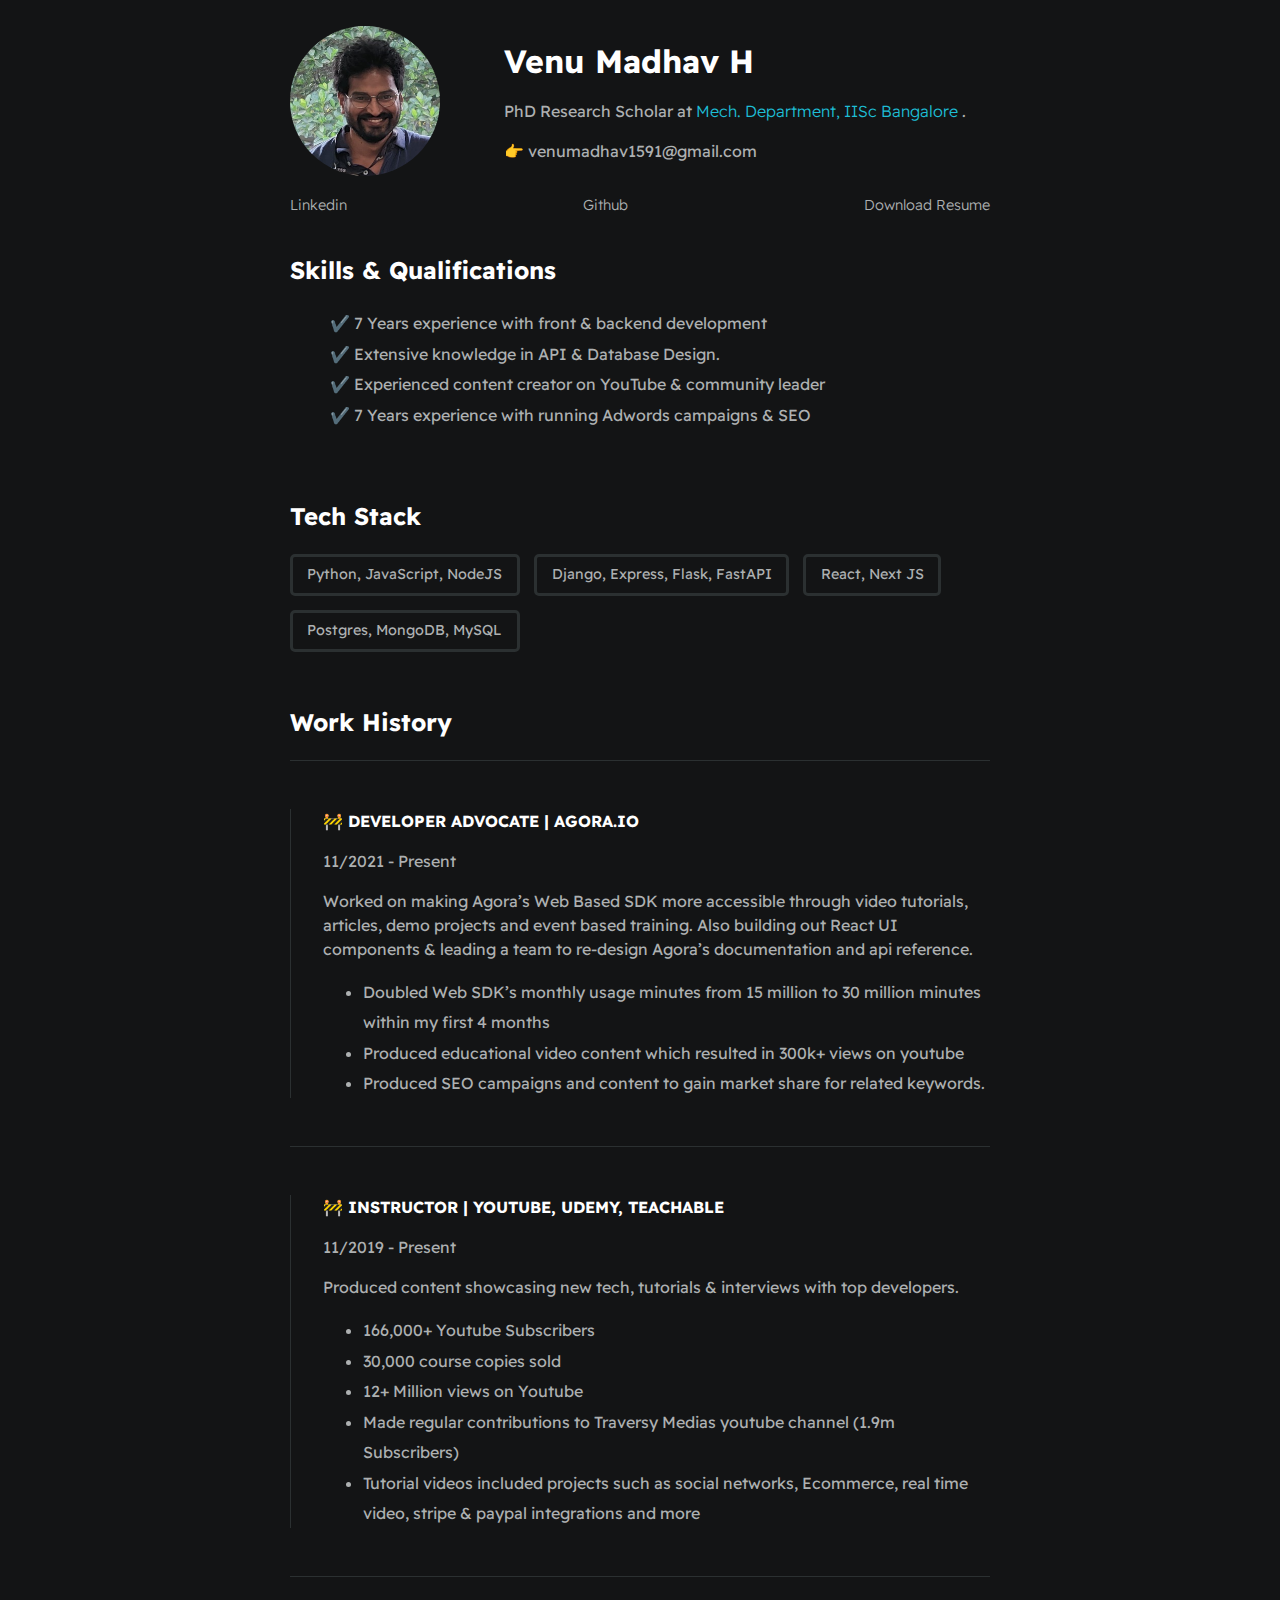
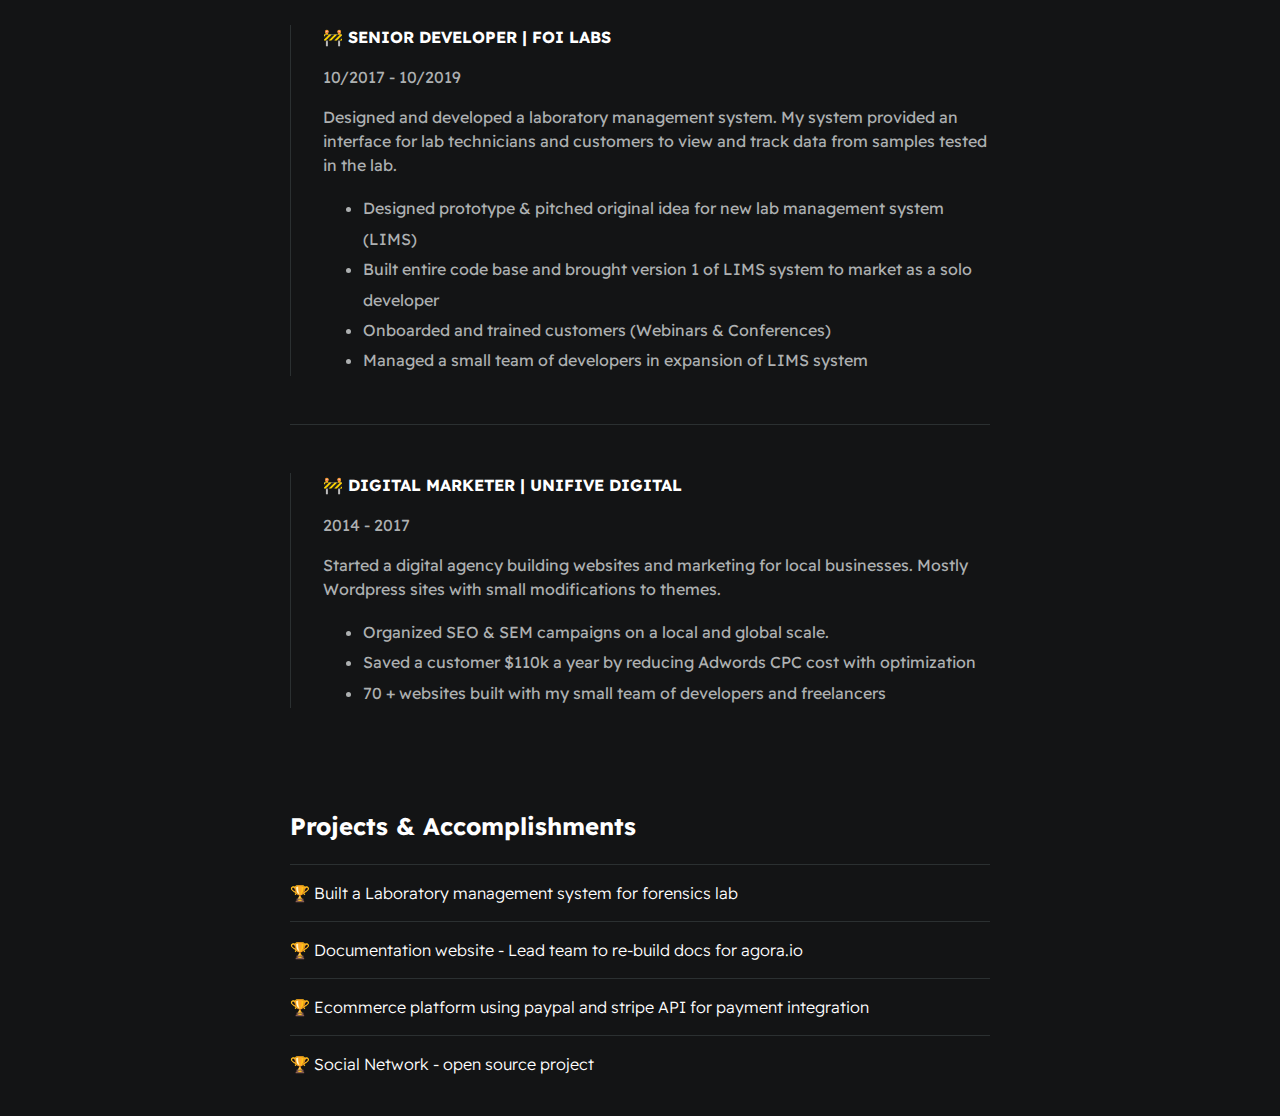
==== index.html @ aa633f42 "First commit for digital resume" ====
<!DOCTYPE html>
<html>
    <head>
        <meta charset='utf-8'>
        <meta http-equiv="X-UA-Compatible" content="IE=edge">
        <title>Venu Madhav Hanumathugari</title>
        <meta name="viewport" content="width=device-width, initial-scale=1">
        <link rel="stylesheet" type="text/css" mdeia="screen" href="./styles/main.css">
    </head>
    <body>
        <div id="container--main">

            <section id="wrapper--hero" class="section--page">
                <img id='profile-pic'src="./assets/images/profile_pic1.jpg"/>

                <div>
                    <h1 id="user-name">Venu Madhav H </h1>
                    <p id="'bio"> PhD Research Scholar at <a href="https://mecheng.iisc.ac.in/"> Mech. Department, IISc Bangalore </a>.</p>
                    <p id="Personal email">👉 venumadhav1591@gmail.com</p>
                </div>
            </section>
            
            <sections class="section--page">
                <div id="socials--list">
                    <a href="https://www.linkedin.com/in/venu1591" target="_blank">Linkedin</a>
                    <a href="https://github.com/venu1591" target="_blank">Github</a>
                    <a href="./assets/Resume.pdf" target="_blank">Download Resume</a>   
                </div>
            </sections>

            <section class="section--page">
                <h2>Skills & Qualifications</h2>
                <ul id="qualifications--list">
                    <li>✔️ 7 Years experience with front & backend development</li>
                    <li>✔️ Extensive knowledge in API & Database Design.</li>
                    <li>✔️ Experienced content creator on YouTube & community leader </li>
                    <li>✔️ 7 Years experience with running Adwords campaigns & SEO</li>
                </ul>
            </section>

            <section class="section--page">
                <h2>Tech Stack</h2>
                <div id="wrapper--techstack__items">
                    <div class="card--techstack"><span>Python, JavaScript, NodeJS</span></div>
                    <div class="card--techstack"><span>Django, Express, Flask, FastAPI</span></div>
                    <div class="card--techstack"><span>React, Next JS</span></div>
                    <div class="card--techstack"><span>Postgres, MongoDB, MySQL</span></div>
                </div>
            </section>

            <section id="work-history-wrapper" class="section--page">
                <h2>Work History</h2>
                <div class="line-break"></div>
                <div class="card--work-history">
                    <strong>🚧 DEVELOPER ADVOCATE | AGORA.IO</strong>
                    <p>11/2021 - Present</p>
                    <p>Worked on making Agora’s Web Based SDK more accessible through video tutorials, articles, demo projects and event based training. Also building out React UI components & leading a team to re-design Agora’s documentation and api reference.</p>
                    <ul>
                        <li>Doubled Web SDK’s monthly usage minutes from 15 million to 30 million minutes within my first 4 months</li>
                        <li>Produced educational video content which resulted in 300k+ views on youtube</li>
                        <li>Produced SEO campaigns and content to gain market share for related keywords.</li>
                    </ul>
                </div>

                <div class="line-break"></div>

                <div class="card--work-history">
                    <strong>🚧 INSTRUCTOR | YOUTUBE, UDEMY, TEACHABLE</strong>
                    <p>11/2019 - Present</p>
                    <p>Produced content showcasing new tech, tutorials & interviews with top developers.</p>
                    <ul>
                        <li>166,000+ Youtube Subscribers</li>
                        <li>30,000 course copies sold</li>
                        <li>12+ Million views on Youtube</li>
                        <li>Made regular contributions to Traversy Medias youtube channel (1.9m Subscribers)</li>
                        <li>Tutorial videos included projects such as social networks, Ecommerce, real time video, stripe & paypal integrations and more </li>
                    </ul>
                </div>

                <div class="line-break"></div>

                <div class="card--work-history">
                    <strong>🚧 SENIOR DEVELOPER | FOI LABS</strong>
                    <p>10/2017 - 10/2019</p>
                    <p>Designed and developed a laboratory management system. My system
                        provided an interface for lab technicians and customers to view and
                        track data from samples tested in the lab.</p>
                    <ul>
                        <li>Designed prototype & pitched original idea for new lab management system (LIMS)</li>
                        <li>Built entire code base and brought version 1 of LIMS system to market as a solo developer</li>
                        <li>Onboarded and trained customers (Webinars & Conferences)</li>
                        <li>Managed a small team of developers in expansion of LIMS system</li>
                    </ul>
                </div>

                <div class="line-break"></div>

                <div class="card--work-history">
                    <strong>🚧 DIGITAL MARKETER | UNIFIVE DIGITAL</strong>
                    <p>2014 - 2017</p>
                    <p>Started a digital agency building websites and marketing for
                        local businesses. Mostly Wordpress sites with small modifications to
                        themes.</p>
                    <ul>
                        <li>Organized SEO & SEM campaigns on a local and global scale.</li>
                        <li>Saved a customer $110k a year by reducing Adwords CPC cost with optimization</li>
                        <li>70 + websites built with my small team of developers and freelancers</li>
                    </ul>
                </div>

            </section>

            <section class="section--page">
                <h2>Projects & Accomplishments</h2>

                <div class="card--project">
                    <a href="project1.html"><span>🏆 </span>Built a Laboratory management system for forensics lab</a>
                </div>

                <div class="card--project">
                    <a href="project1.html" ><span>🏆 </span>Documentation website - Lead team to re-build docs for agora.io</a>
                </div>

                <div class="card--project">
                    <a href="project1.html" ><span>🏆 </span>Ecommerce platform using paypal and stripe API for payment integration</a>
                </div>

                <div class="card--project">
                    <a href="project1.html"><span>🏆 </span>Social Network - open source project</a>
                </div>

            </section>


        </div>
    </body>
</html>
---- styles/main.css ----
@import url('https://fonts.googleapis.com/css2?family=Readex+Pro:wght@300;400;500;600;700&display=swap');

:root{
    --mainTextColor-light:#000;
    --secondaryTextColor-light:rgb(51 51 51);
    --mainLinkColor-light:#0da2b8;
    --mainBorderColor-light:rgb(218, 218, 218);
    --mainBgColor-light:rgb(249, 250,251);

    --mainTextColor-dark:#fff;
    --secondaryTextColor-dark:#adb0b1;
    --mainLinkColor-dark:rgb(30, 190,214);
    --mainBorderColor-dark:#2b3031;
    --mainBgColor-dark:#131415;

    --mainTextColor:var(--mainTextColor-dark);
    --secondaryTextColor:var(--secondaryTextColor-dark);
    --mainLinkColor:var(--mainLinkColor-dark);
    --mainBorderColor:var(--mainBorderColor-dark);
    --mainBgColor:var(--mainBgColor-dark);
}
*{
    font-family: 'Readex Pro';
    line-height: 1.5em;
    box-sizing: border-box;
    color: var(--mainTextColor);
}
body{
    background-color: var(--mainBgColor);
}
p,span, li{
    color:var(--secondaryTextColor);
    font-size: 1em;
}
a{
    text-decoration: none;
    color: var(--mainLinkColor);
    font-size: 500;
}
li{
    line-height: 1.9em;
}

#container--main{
   max-width: 700px;
   margin: 0 auto; 
}

.section--page{
    padding-top: 1em;
    padding-bottom: 1em;
}

#wrapper--hero{
    display: flex;
    align-items: center;
    gap: 4em;
}

#user-name{
    font-weight: 3em;
    line-height: 1em;
}

#bio, a{
    font-weight: 300;
}

#profile-pic{
    border-radius: 50%;
    width: 150px;
    height: 150px;
    object-fit: cover;
}

#email{
    color: var(--mainTextColor);
}

#socials--list{
    display: flex;
    justify-content: space-between;
    column-gap: 1em;
    flex-wrap: wrap;
}

#socials--list a{
    font-size: 0.9em;
    color: var(--secondaryTextColor);
    transition: 0.3s;
}

#socials--list a:hover{
    color: var(--mainLinkColor);
}

#qualifications--list{
    list-style: none;
}

#wrapper--techstack__items{
    display: flex;
    flex-wrap: wrap;
    gap: 1em;
    font-size: 0.9em;
}

.card--techstack{
    border: solid var(--mainBorderColor);
    padding: 0.5em 1em;
    border-radius: 5px;
}

.card--work-history{
    border-left: 1px solid var(--mainBorderColor);
    margin-top: 3em;
    margin-bottom: 3em;
    padding-left: 2em;
}

.line-break{
    background-color: var(--mainBorderColor);
    height: 1px;
}

.card--project{
    padding-top: 1em;
    padding-bottom: 1em;
    border-top: 1px solid var(--mainBorderColor);
}

.card--project a{
    color: var(--mainTextColor);
    transition: 0.3s;
}

.card--project a:hover{
    color: var(--mainLinkColor);
}

@media(max-width:600px){

    .section--page{
        padding-top: 1em;
        padding-bottom: 1em;
    }

    #wrapper--hero{
        display: flex;
        align-items: center;
        gap: 1em;
    }

    #profile-pic{
        width: 200px;
        height: 200px;
    }

    #wrapper--hero{
        flex-direction: column;
    }

    .card--work-history{
        border-left: none;
        padding-left: 0;
    }
}

@media(max-width:600px) {
    #wrapper--hero{
        flex-direction: column;
        gap: 1em;
    }
    #profile-pic{
        width: 200px;
        height: 200px;
    }

    .section--page{
        padding-top: 1em;
        padding-bottom: 1em;
    }
    .card--work-history{
        border-left: none;
        padding-left: 0%;

    }
}
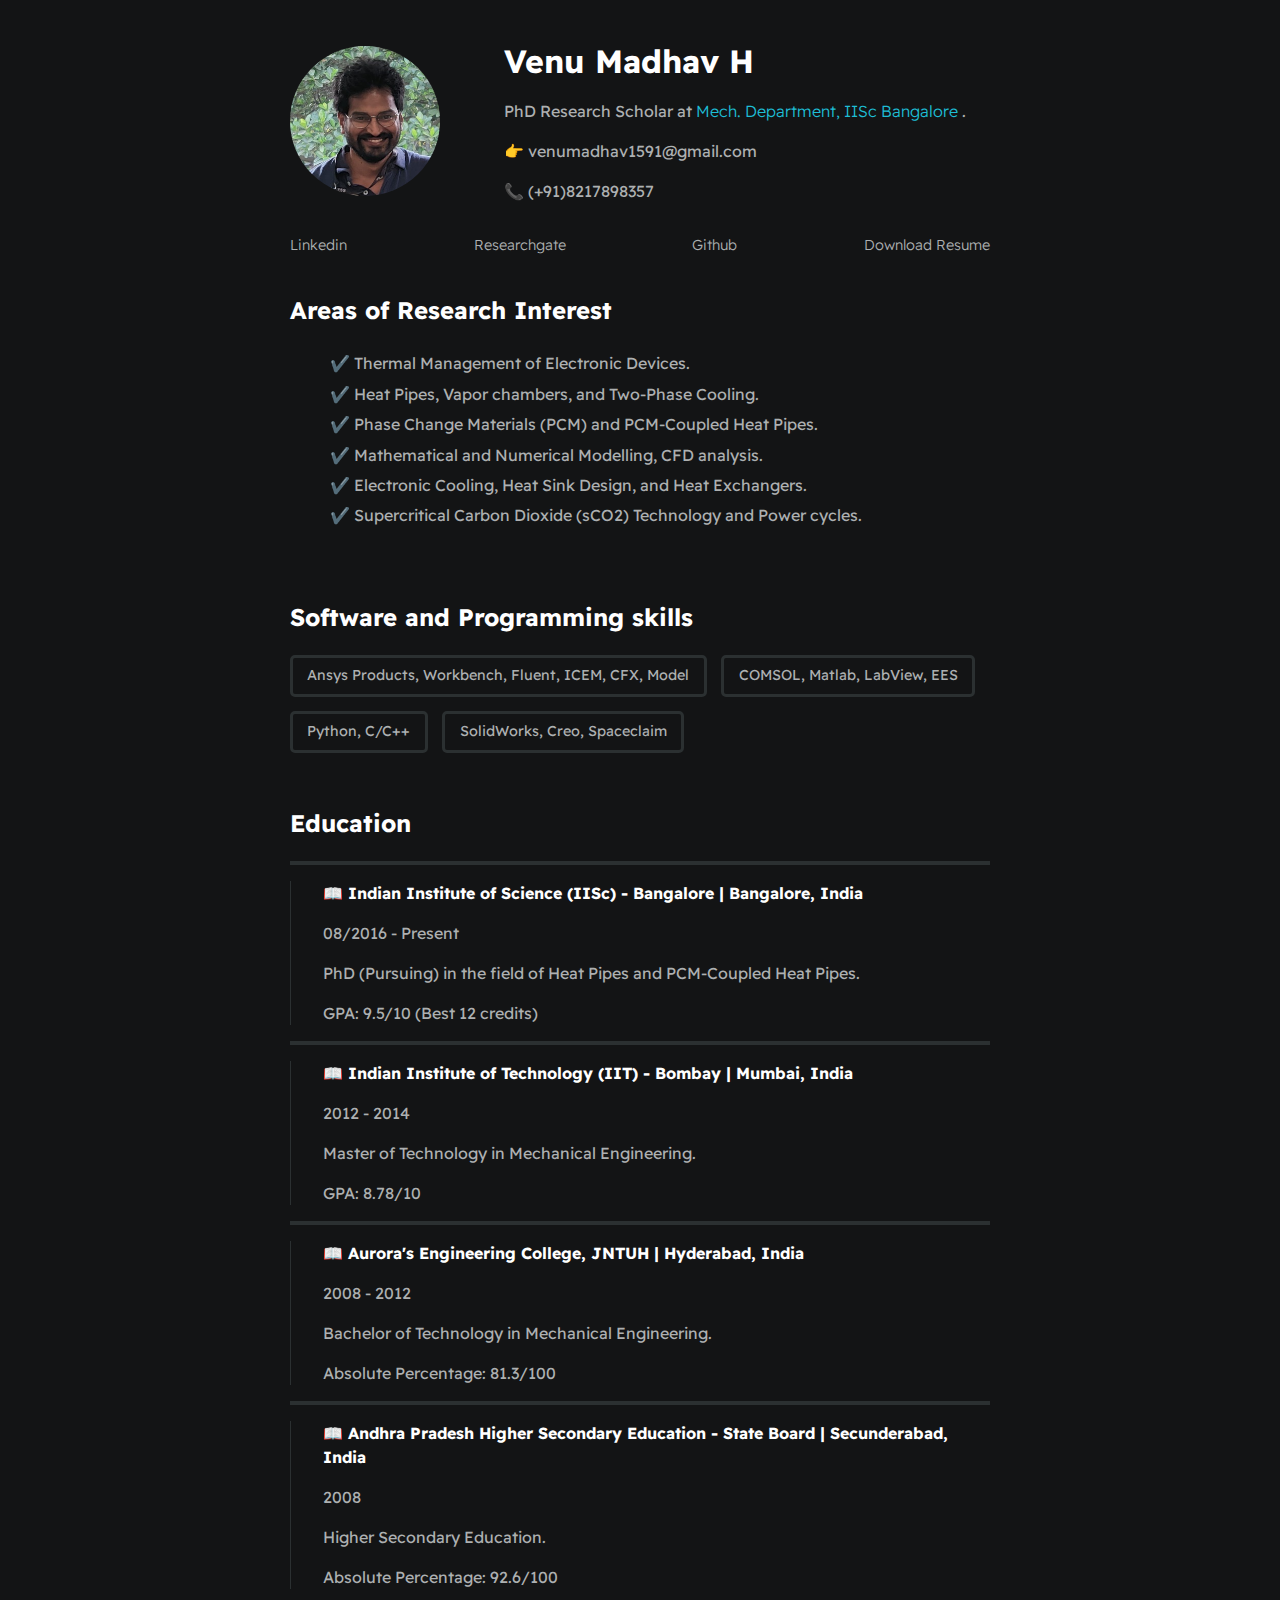
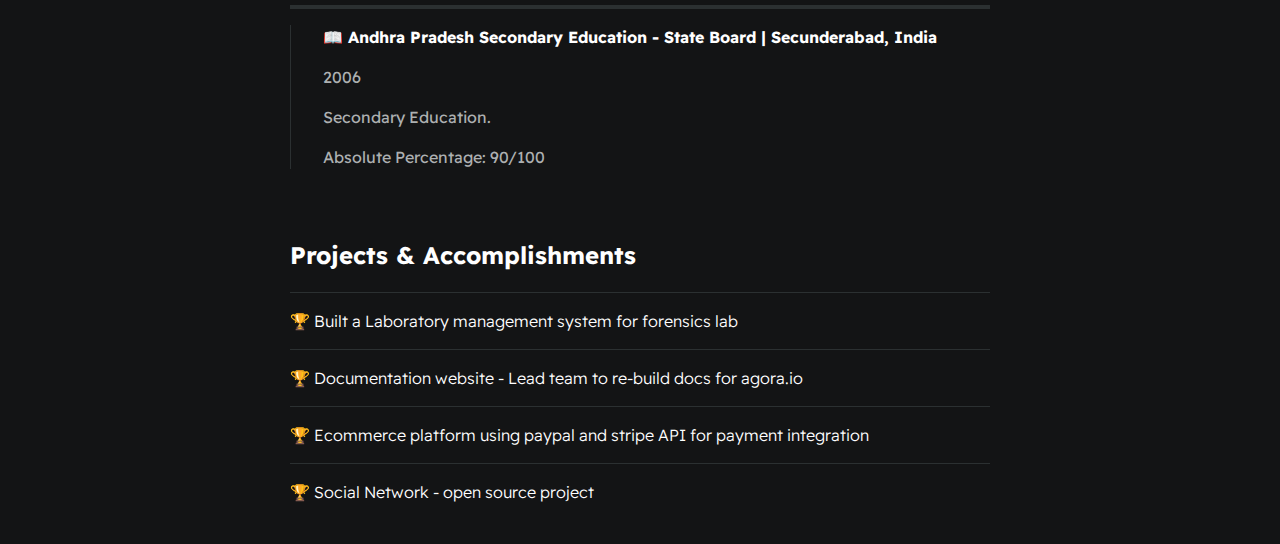
==== commit c8177f31: "personlaization 1" ====
--- a/index.html
+++ b/index.html
@@ -17,98 +17,88 @@
                     <h1 id="user-name">Venu Madhav H </h1>
                     <p id="'bio"> PhD Research Scholar at <a href="https://mecheng.iisc.ac.in/"> Mech. Department, IISc Bangalore </a>.</p>
                     <p id="Personal email">👉 venumadhav1591@gmail.com</p>
+                    <p id="Phone number">📞 (+91)8217898357</p>
+                    
                 </div>
             </section>
             
             <sections class="section--page">
                 <div id="socials--list">
                     <a href="https://www.linkedin.com/in/venu1591" target="_blank">Linkedin</a>
+                    <a href="https://www.researchgate.net/profile/Venu-Hanumanthugari " target="_blank">Researchgate</a>
                     <a href="https://github.com/venu1591" target="_blank">Github</a>
-                    <a href="./assets/Resume.pdf" target="_blank">Download Resume</a>   
+                    <a href="./assets/Resume.pdf" target="_blank">Download Resume</a>  
+                    
                 </div>
             </sections>
 
             <section class="section--page">
-                <h2>Skills & Qualifications</h2>
+                <h2>Areas of Research Interest</h2>
                 <ul id="qualifications--list">
-                    <li>✔️ 7 Years experience with front & backend development</li>
-                    <li>✔️ Extensive knowledge in API & Database Design.</li>
-                    <li>✔️ Experienced content creator on YouTube & community leader </li>
-                    <li>✔️ 7 Years experience with running Adwords campaigns & SEO</li>
+                    <li>✔️ Thermal Management of Electronic Devices. </li>
+                    <li>✔️ Heat Pipes, Vapor chambers, and Two-Phase Cooling.</li>
+                    <li>✔️ Phase Change Materials (PCM) and PCM-Coupled Heat Pipes.</li>
+                    <li>✔️ Mathematical and Numerical Modelling, CFD analysis. </li>
+                    <li>✔️ Electronic Cooling, Heat Sink Design, and Heat Exchangers.</li>
+                    <li>✔️ Supercritical Carbon Dioxide (sCO2) Technology and Power cycles.</li>
                 </ul>
             </section>
 
             <section class="section--page">
-                <h2>Tech Stack</h2>
+                <h2>Software and Programming skills</h2>
                 <div id="wrapper--techstack__items">
-                    <div class="card--techstack"><span>Python, JavaScript, NodeJS</span></div>
-                    <div class="card--techstack"><span>Django, Express, Flask, FastAPI</span></div>
-                    <div class="card--techstack"><span>React, Next JS</span></div>
-                    <div class="card--techstack"><span>Postgres, MongoDB, MySQL</span></div>
+                    <div class="card--techstack"><span>Ansys Products, Workbench, Fluent, ICEM, CFX, Model</span></div>
+                    <div class="card--techstack"><span>COMSOL, Matlab, LabView, EES</span></div>
+                    <div class="card--techstack"><span>Python, C/C++ </span></div>
+                    <div class="card--techstack"><span>SolidWorks, Creo, Spaceclaim</span></div>
                 </div>
             </section>
 
             <section id="work-history-wrapper" class="section--page">
-                <h2>Work History</h2>
+                <h2>Education</h2>
                 <div class="line-break"></div>
                 <div class="card--work-history">
-                    <strong>🚧 DEVELOPER ADVOCATE | AGORA.IO</strong>
-                    <p>11/2021 - Present</p>
-                    <p>Worked on making Agora’s Web Based SDK more accessible through video tutorials, articles, demo projects and event based training. Also building out React UI components & leading a team to re-design Agora’s documentation and api reference.</p>
-                    <ul>
-                        <li>Doubled Web SDK’s monthly usage minutes from 15 million to 30 million minutes within my first 4 months</li>
-                        <li>Produced educational video content which resulted in 300k+ views on youtube</li>
-                        <li>Produced SEO campaigns and content to gain market share for related keywords.</li>
-                    </ul>
+                    <strong>📖 Indian Institute of Science (IISc) - Bangalore | Bangalore, India</strong>
+                    <p>08/2016 - Present</p>
+                    <p>PhD (Pursuing) in the field of Heat Pipes and PCM-Coupled Heat Pipes.</p>
+                    <p>GPA: 9.5/10 (Best 12 credits)</p>
                 </div>
 
                 <div class="line-break"></div>
-
                 <div class="card--work-history">
-                    <strong>🚧 INSTRUCTOR | YOUTUBE, UDEMY, TEACHABLE</strong>
-                    <p>11/2019 - Present</p>
-                    <p>Produced content showcasing new tech, tutorials & interviews with top developers.</p>
-                    <ul>
-                        <li>166,000+ Youtube Subscribers</li>
-                        <li>30,000 course copies sold</li>
-                        <li>12+ Million views on Youtube</li>
-                        <li>Made regular contributions to Traversy Medias youtube channel (1.9m Subscribers)</li>
-                        <li>Tutorial videos included projects such as social networks, Ecommerce, real time video, stripe & paypal integrations and more </li>
-                    </ul>
+                    <strong>📖 Indian Institute of Technology (IIT) - Bombay | Mumbai, India</strong>
+                    <p>2012 - 2014</p>
+                    <p>Master of Technology in Mechanical Engineering.</p>
+                    <p>GPA: 8.78/10 </p>
                 </div>
 
                 <div class="line-break"></div>
-
                 <div class="card--work-history">
-                    <strong>🚧 SENIOR DEVELOPER | FOI LABS</strong>
-                    <p>10/2017 - 10/2019</p>
-                    <p>Designed and developed a laboratory management system. My system
-                        provided an interface for lab technicians and customers to view and
-                        track data from samples tested in the lab.</p>
-                    <ul>
-                        <li>Designed prototype & pitched original idea for new lab management system (LIMS)</li>
-                        <li>Built entire code base and brought version 1 of LIMS system to market as a solo developer</li>
-                        <li>Onboarded and trained customers (Webinars & Conferences)</li>
-                        <li>Managed a small team of developers in expansion of LIMS system</li>
-                    </ul>
+                    <strong>📖 Aurora's Engineering College, JNTUH | Hyderabad, India</strong>
+                    <p>2008 - 2012</p>
+                    <p>Bachelor of Technology in Mechanical Engineering.</p>
+                    <p>Absolute Percentage: 81.3/100</p>
                 </div>
 
                 <div class="line-break"></div>
+                <div class="card--work-history">
+                    <strong>📖 Andhra Pradesh Higher Secondary Education - State Board | Secunderabad, India</strong>
+                    <p>2008</p>
+                    <p>Higher Secondary Education.</p>
+                    <p>Absolute Percentage: 92.6/100</p>
+                </div>
 
+                <div class="line-break"></div>
                 <div class="card--work-history">
-                    <strong>🚧 DIGITAL MARKETER | UNIFIVE DIGITAL</strong>
-                    <p>2014 - 2017</p>
-                    <p>Started a digital agency building websites and marketing for
-                        local businesses. Mostly Wordpress sites with small modifications to
-                        themes.</p>
-                    <ul>
-                        <li>Organized SEO & SEM campaigns on a local and global scale.</li>
-                        <li>Saved a customer $110k a year by reducing Adwords CPC cost with optimization</li>
-                        <li>70 + websites built with my small team of developers and freelancers</li>
-                    </ul>
+                    <strong>📖 Andhra Pradesh Secondary Education - State Board | Secunderabad, India</strong>
+                    <p>2006</p>
+                    <p>Secondary Education.</p>
+                    <p>Absolute Percentage: 90/100</p>
                 </div>
 
             </section>
+
+            
 
             <section class="section--page">
                 <h2>Projects & Accomplishments</h2>
--- a/styles/main.css
+++ b/styles/main.css
@@ -113,14 +113,14 @@
 
 .card--work-history{
     border-left: 1px solid var(--mainBorderColor);
-    margin-top: 3em;
-    margin-bottom: 3em;
+    margin-top: 1em;
+    margin-bottom: 1em;
     padding-left: 2em;
 }
 
 .line-break{
     background-color: var(--mainBorderColor);
-    height: 1px;
+    height: 0.25em;
 }
 
 .card--project{
